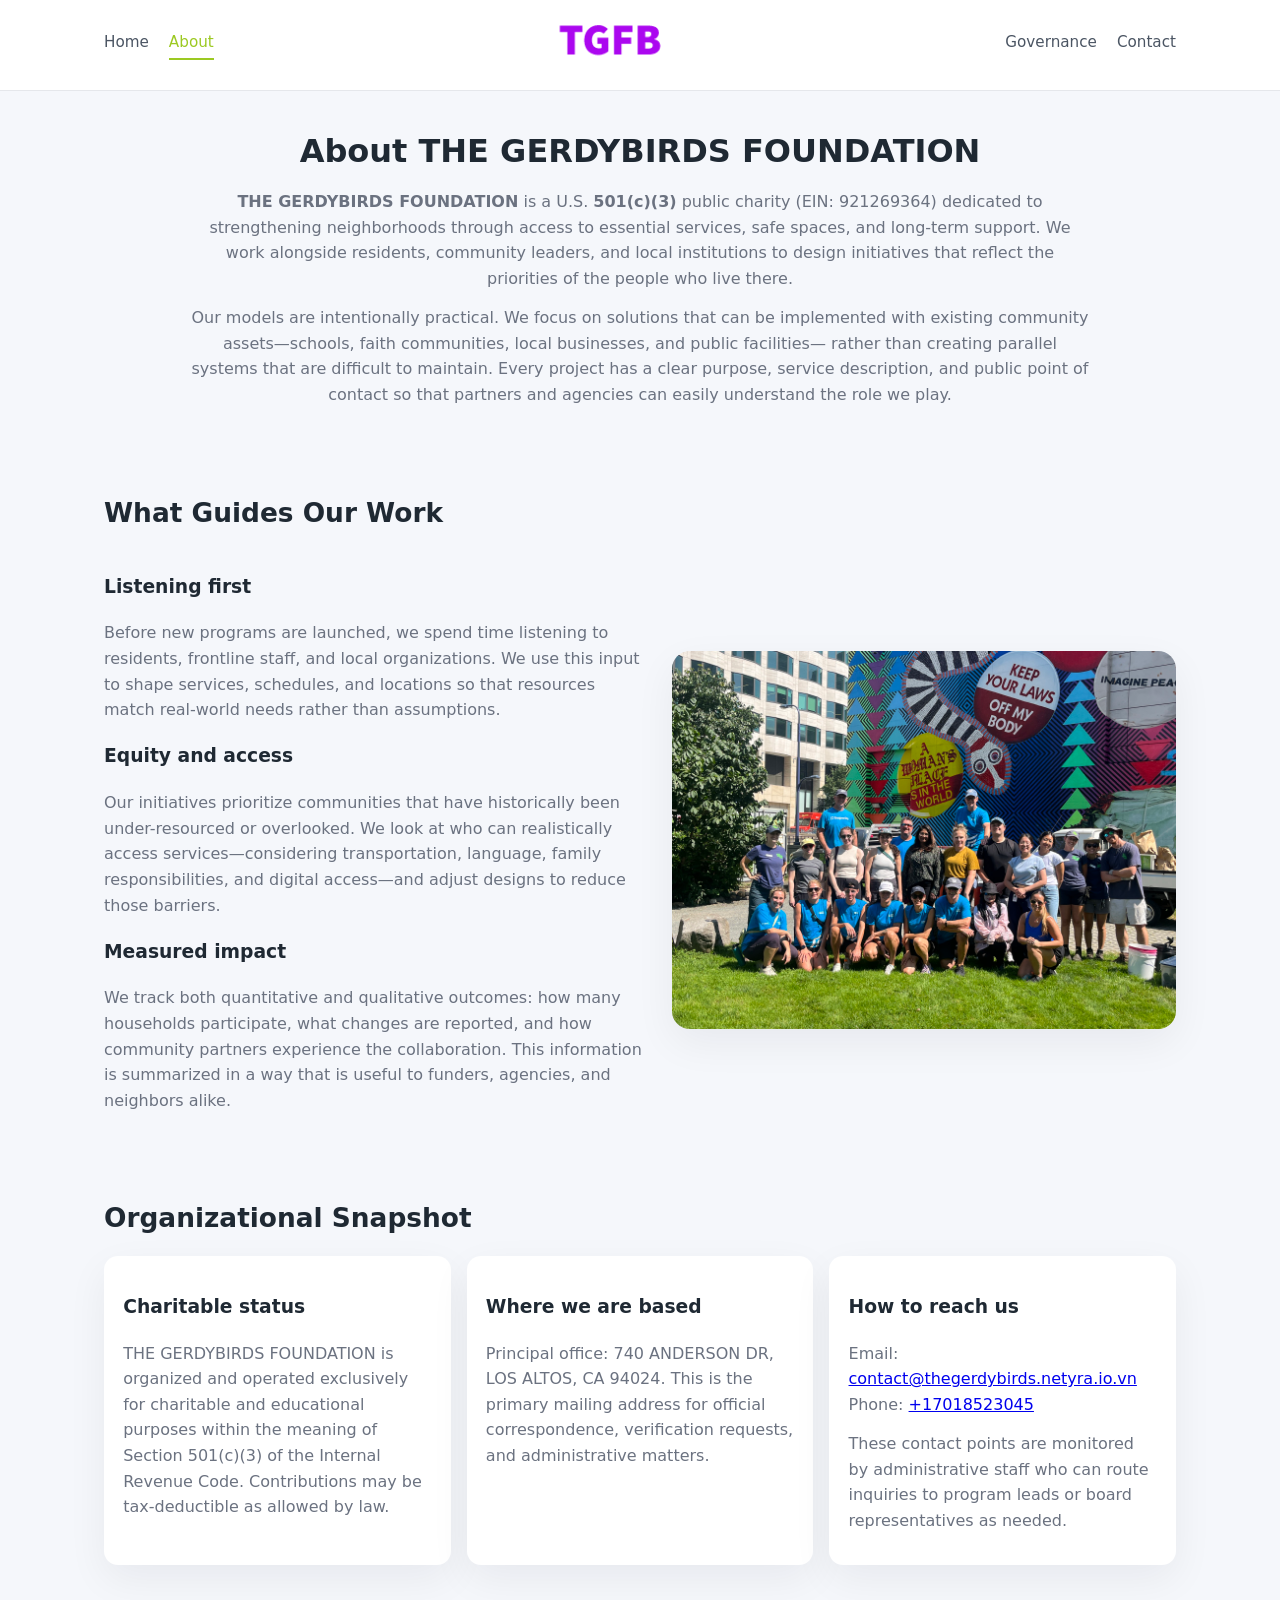
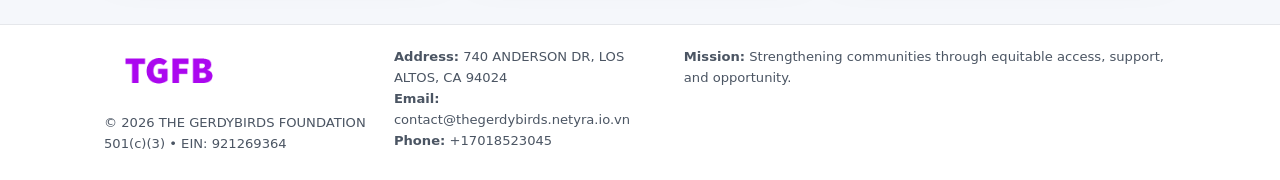
==== about.html @ 7347535a "Initial commit" ====
<!doctype html>
<html lang="en">
<head>
<meta charset="utf-8" />
<meta name="viewport" content="width=device-width,initial-scale=1" />
<title>THE GERDYBIRDS FOUNDATION – Nonprofit • 2025</title>
<link rel="stylesheet" href="assets/styles.css" />
<link rel="icon" href="images/logo.png" />

<meta name="data-ein" content="921269364">
<meta name="data-name" content="THE GERDYBIRDS FOUNDATION">
<meta name="data-email" content="contact@thegerdybirds.netyra.io.vn">
<meta name="data-phone" content="+17018523045">
<meta name="data-address" content="740 ANDERSON DR,
LOS ALTOS, CA 94024">
<meta name="data-map" content="740+ANDERSON+DR,+LOS+ALTOS,+CA+94024">
  <meta name="description" content="Our nonprofit strengthens the community with programs focused on community services, education, and direct relief.">
</head>
<body>
<div style="position:absolute;left:-9999px;top:-9999px;opacity:0" data-uniq="{{UNIQUE_BLOB}}">
  <span>Our nonprofit strengthens the community with programs focused on community services, education, and direct relief.</span><svg width="12" height="12" viewBox="0 0 12 12" xmlns="http://www.w3.org/2000/svg"><circle cx="6" cy="6" r="5" fill="#9d174d"/></svg><img src="images/reporting.jpg" width="1" height="1" alt="" loading="lazy"/>
</div>


<header>
  <div class="header-inner">
    <nav>
      <a href="index.html">Home</a>
      <a class="active" href="about.html">About</a>
    </nav>
    <a href="index.html"><img src="images/logo.png" style="width:150px" alt="THE GERDYBIRDS FOUNDATION logo"></a>
    <nav>
      <a href="governance.html">Governance</a>
      <a href="contact.html">Contact</a>
    </nav>
  </div>
</header>

<section class="section">
  <h1>About THE GERDYBIRDS FOUNDATION</h1>
  <p>
    <strong>THE GERDYBIRDS FOUNDATION</strong> is a U.S. <strong>501(c)(3)</strong> public charity (EIN: 921269364)
    dedicated to strengthening neighborhoods through access to essential services, safe spaces,
    and long-term support. We work alongside residents, community leaders, and local institutions
    to design initiatives that reflect the priorities of the people who live there.
  </p>
  <p>
    Our models are intentionally practical. We focus on solutions that can be implemented with
    existing community assets—schools, faith communities, local businesses, and public facilities—
    rather than creating parallel systems that are difficult to maintain. Every project has a
    clear purpose, service description, and public point of contact so that partners and
    agencies can easily understand the role we play.
  </p>
</section>

<section class="section">
  <h2>What Guides Our Work</h2>
  <div class="zig">
    <div>
      <h3>Listening first</h3>
      <p>
        Before new programs are launched, we spend time listening to residents, frontline staff,
        and local organizations. We use this input to shape services, schedules, and locations so
        that resources match real-world needs rather than assumptions.
      </p>
      <h3>Equity and access</h3>
      <p>
        Our initiatives prioritize communities that have historically been under-resourced or
        overlooked. We look at who can realistically access services—considering transportation,
        language, family responsibilities, and digital access—and adjust designs to reduce those
        barriers.
      </p>
      <h3>Measured impact</h3>
      <p>
        We track both quantitative and qualitative outcomes: how many households participate,
        what changes are reported, and how community partners experience the collaboration.
        This information is summarized in a way that is useful to funders, agencies, and
        neighbors alike.
      </p>
    </div>
    <img src="images/about.jpg" alt="Community engagement" />
  </div>
</section>

<section class="section">
  <h2>Organizational Snapshot</h2>
  <div class="cards">
    <article class="c8c848891a5">
      <h3>Charitable status</h3>
      <p>
        THE GERDYBIRDS FOUNDATION is organized and operated exclusively for charitable and educational purposes
        within the meaning of Section 501(c)(3) of the Internal Revenue Code. Contributions may
        be tax-deductible as allowed by law.
      </p>
    </article>
    <article class="c8c848891a5">
      <h3>Where we are based</h3>
      <p>
        Principal office: 740 ANDERSON DR,
LOS ALTOS, CA 94024. This is the primary mailing address for official
        correspondence, verification requests, and administrative matters.
      </p>
    </article>
    <article class="c8c848891a5">
      <h3>How to reach us</h3>
      <p>
        Email: <a href="mailto:contact@thegerdybirds.netyra.io.vn">contact@thegerdybirds.netyra.io.vn</a><br>
        Phone: <a href="tel:+17018523045">+17018523045</a>
      </p>
      <p>
        These contact points are monitored by administrative staff who can route inquiries
        to program leads or board representatives as needed.
      </p>
    </article>
  </div>
</section>

<footer>
  <div class="footer-inner">
    <div>
      <img src="images/logo.png" style="width:130px;margin-bottom:.5rem" alt="">
      <div class="small">© <span id="year"></span> THE GERDYBIRDS FOUNDATION</div>
      <div class="small">501(c)(3) • EIN: 921269364</div>
    </div>
    <div>
      <div class="small"><strong>Address:</strong> 740 ANDERSON DR,
LOS ALTOS, CA 94024</div>
      <div class="small"><strong>Email:</strong> contact@thegerdybirds.netyra.io.vn</div>
      <div class="small"><strong>Phone:</strong> +17018523045</div>
    </div>
    <div>
      <div class="small"><strong>Mission:</strong> Strengthening communities through equitable access, support, and opportunity.</div>
    </div>
  </div>
</footer>

<script>
(() => {
  const y=document.getElementById("year");
  if(y) y.textContent=new Date().getFullYear();
  function g(n){let el=document.querySelector(`meta[name="${n}"]`);return el?el.content:"";}
  function h(s){let x=2166136261>>>0;for(let i=0;i<s.length;i++){x^=s.charCodeAt(i);x=(x*16777619)>>>0;}return x>>>0;}
  let id=(g("data-ein")||"x").replace(/\D+/g,"") || g("data-name");
  let k=h(String(id)),H=k%360,S=55+(k%20),L=46;
  document.documentElement.style.setProperty("--brand",`hsl(${H} ${S}% ${L}%)`);
})();
</script>
</body>
</html>
---- assets/styles.css ----
:root {
  --brand: #17663c;
  --bg: #f5f7fb;
  --text: #1f2933;
  --muted: #6b7280;
  --card: #ffffff;
  --border-soft: #e5e7eb;
  --radius-lg: 18px;
  --radius-md: 14px;
  --shadow-soft: 0 14px 40px rgba(15, 23, 42, 0.06);
}

*,
*::before,
*::after {
  box-sizing: border-box;
}

html,
body {
  margin: 0;
  padding: 0;
}

body {
  font-family: system-ui, -apple-system, BlinkMacSystemFont, "Segoe UI", sans-serif;
  background: var(--bg);
  color: var(--text);
  line-height: 1.6;
}

img {
  display: block;
  max-width: 100%;
  height: auto;
}

/* ===== HEADER ===== */

header {
  position: sticky;
  top: 0;
  z-index: 20;
  background: #ffffff;
  border-bottom: 1px solid #e5e7eb;
}

.header-inner {
  max-width: 1120px;
  margin: 0 auto;
  padding: 0.7rem 1.5rem;
  display: flex;
  align-items: center;
  justify-content: space-between;
  gap: 1.25rem;
}

nav {
  display: flex;
  gap: 1.25rem;
  align-items: center;
}

nav a {
  font-size: 0.95rem;
  text-decoration: none;
  color: #4b5563;
  padding-bottom: 0.25rem;
  border-bottom: 2px solid transparent;
}

nav a:hover {
  color: var(--brand);
}

nav a.active {
  color: var(--brand);
  border-color: var(--brand);
}

/* ===== COMMON SECTION ===== */

.section {
  max-width: 1120px;
  margin: 0 auto;
  padding: 2.2rem 1.5rem;
}

.section h1 {
  font-size: 2rem;
  margin: 0 0 1rem;
}

.section h2 {
  font-size: 1.65rem;
  margin: 0 0 1rem;
}

.section p {
  margin: 0 0 0.85rem;
  color: var(--muted);
}

/* Giữ lại rule cũ cho các template khác dùng .section đầu tiên */
.section:first-of-type {
  text-align: center;
}

.section:first-of-type h1 {
  margin-bottom: 0.75rem;
}

.section:first-of-type p {
  margin: 0 auto 0.85rem;
  color: var(--muted);
  max-width: 900px;
}

.section:first-of-type > img {
  margin: 1.4rem auto 0;
  width: 100%;
  max-width: 640px;
  max-height: 360px;
  object-fit: cover;
  border-radius: var(--radius-lg);
  box-shadow: var(--shadow-soft);
}

/* ===== HERO (FIRST BLOCK ON INDEX.HTML) ===== */

.cf0cc356594 {
  background: var(--bg);
}

.hero-wrap {
  max-width: 1120px;
  margin: 0 auto;
  padding: 2.4rem 1.5rem 2.8rem;
  display: grid;
  grid-template-columns: minmax(0, 1.35fr) minmax(0, 1.1fr);
  gap: 2rem;
  align-items: center;
}

.cf0cc356594 h1 {
  font-size: 2.3rem;
  margin: 0 0 0.8rem;
}

.cf0cc356594 .c4950eefe7f {
  font-size: 1rem;
  color: var(--muted);
  margin-bottom: 0.75rem;
}

.cf0cc356594 p {
  margin: 0 0 0.7rem;
  color: var(--muted);
}

.cf0cc356594 img {
  width: 100%;
  max-width: 520px;
  max-height: 360px;
  object-fit: cover;
  border-radius: var(--radius-lg);
  box-shadow: var(--shadow-soft);
  justify-self: center;
}

/* ===== HOME FOCUS LAYOUT ===== */

.focus-layout {
  display: grid;
  grid-template-columns: 3fr 2fr;
  gap: 1.75rem;
  align-items: flex-start;
}

.focus-photo {
  background: #ffffff;
  border-radius: var(--radius-lg);
  box-shadow: var(--shadow-soft);
  overflow: hidden;
}

.focus-photo img {
  width: 100%;
  max-height: 430px;
  object-fit: cover;
}

.focus-card {
  background: #ffffff;
  border-radius: var(--radius-lg);
  box-shadow: var(--shadow-soft);
  padding: 1.25rem 1.4rem;
  display: flex;
  flex-direction: column;
  gap: 0.85rem;
}

.focus-card img {
  width: 100%;
  max-height: 320px;
  object-fit: cover;
  border-radius: var(--radius-md);
  margin-top: 0.5rem;
}

.focus-list {
  display: flex;
  flex-direction: column;
  gap: 1.1rem;
}

.focus-item h3 {
  margin: 0 0 0.25rem;
  font-size: 1.05rem;
}

/* ===== IMPACT METRICS ===== */

.metrics {
  max-width: 720px;
  margin: 1.4rem auto 0;
  background: #ffffff;
  border-radius: 18px;
  box-shadow: var(--shadow-soft);
  overflow: hidden;
  display: flex;
  flex-direction: column;
}

.metric {
  padding: 1rem 1.25rem;
  border-bottom: 1px solid #f3f4f6;
  border-radius: 0;
  box-shadow: none;
  font-size: 0.95rem;
  color: var(--muted);
  display: flex;
  flex-direction: column;
  gap: 0.15rem;
}

.metric:last-child {
  border-bottom: none;
}

.metric .num {
  font-size: 1.3rem;
  font-weight: 700;
  color: var(--brand);
}

/* ===== GENERIC CARDS ===== */

.cards {
  display: grid;
  grid-template-columns: repeat(3, minmax(0, 1fr));
  gap: 1rem;
}

.c8c848891a5 {
  background: #ffffff;
  border-radius: var(--radius-md);
  padding: 1.1rem 1.2rem;
  box-shadow: var(--shadow-soft);
}

/* ===== ZIGZAG (ABOUT / GOV) ===== */

.zig {
  display: grid;
  grid-template-columns: minmax(0, 1.4fr) minmax(0, 1.3fr);
  gap: 1.6rem;
  align-items: center;
  margin-top: 1.2rem;
}

.zig img {
  width: 100%;
  max-height: 380px;
  object-fit: cover;
  border-radius: var(--radius-lg);
  box-shadow: var(--shadow-soft);
}

/* ===== GALLERY ===== */

.gallery {
  display: grid;
  grid-template-columns: repeat(4, minmax(0, 1fr));
  gap: 0.75rem;
  margin-top: 0.8rem;
}

.gallery img {
  width: 100%;
  max-height: 210px;
  object-fit: cover;
  border-radius: var(--radius-md);
  box-shadow: var(--shadow-soft);
}

/* ===== GOVERNANCE BLOCKS ===== */

.gov-block {
  background: #ffffff;
  border-radius: var(--radius-md);
  box-shadow: var(--shadow-soft);
  padding: 1.1rem 1.2rem;
  margin-bottom: 1rem;
}

/* ===== CONTACT ===== */

.contact-grid {
  display: grid;
  grid-template-columns: minmax(0, 1.1fr) minmax(0, 1.4fr);
  gap: 1.7rem;
}

.contact-card {
  background: #ffffff;
  border-radius: var(--radius-md);
  box-shadow: var(--shadow-soft);
  padding: 1.2rem 1.3rem;
}

.contact-card img {
  width: 100%;
  max-height: 260px;
  object-fit: cover;
  border-radius: var(--radius-md);
  box-shadow: var(--shadow-soft);
}

/* form */

form {
  display: flex;
  flex-direction: column;
  gap: 0.75rem;
}

label {
  font-size: 0.9rem;
  display: flex;
  flex-direction: column;
  gap: 0.25rem;
}

input,
textarea {
  font: inherit;
  padding: 0.55rem 0.65rem;
  border-radius: 10px;
  border: 1px solid var(--border-soft);
  outline: none;
}

input:focus,
textarea:focus {
  border-color: var(--brand);
  box-shadow: 0 0 0 1px rgba(16, 185, 129, 0.15);
}

textarea {
  resize: vertical;
  min-height: 120px;
}

.c32ae71146d {
  display: inline-flex;
  align-items: center;
  justify-content: center;
  padding: 0.55rem 1.3rem;
  border-radius: 999px;
  border: none;
  cursor: pointer;
  font-weight: 600;
  font-size: 0.94rem;
  background: var(--brand);
  color: #ffffff;
}

.c32ae71146d:hover {
  filter: brightness(1.05);
}

/* ===== FOOTER ===== */

footer {
  border-top: 1px solid #e5e7eb;
  background: #ffffff;
  margin-top: 1.5rem;
}

.footer-inner {
  max-width: 1120px;
  margin: 0 auto;
  padding: 1.3rem 1.5rem 1.6rem;
  display: grid;
  grid-template-columns: 1.1fr 1.1fr 2fr;
  gap: 1.2rem;
  align-items: flex-start;
}

.small {
  font-size: 0.82rem;
  color: #4b5563;
}

/* ===== RESPONSIVE ===== */

@media (max-width: 992px) {
  .hero-wrap {
    grid-template-columns: 1fr;
  }

  .cf0cc356594 img {
    max-width: 100%;
    max-height: 320px;
  }

  .focus-layout {
    grid-template-columns: 1.2fr 1fr;
  }

  .cards {
    grid-template-columns: repeat(2, minmax(0, 1fr));
  }

  .gallery {
    grid-template-columns: repeat(3, minmax(0, 1fr));
  }

  .contact-grid {
    grid-template-columns: 1fr;
  }

  .zig {
    grid-template-columns: 1fr;
  }

  .focus-photo img {
    max-height: 360px;
  }

  .focus-card img,
  .zig img {
    max-height: 320px;
  }
}

@media (max-width: 768px) {
  .header-inner {
    flex-wrap: wrap;
    justify-content: center;
    gap: 0.6rem;
  }

  nav {
    gap: 0.8rem;
  }

  .section {
    padding: 1.7rem 1.1rem;
  }

  .section h1 {
    font-size: 1.6rem;
  }

  .section h2 {
    font-size: 1.35rem;
  }

  .hero-wrap {
    padding: 1.8rem 1.1rem 2.2rem;
  }

  .cf0cc356594 h1 {
    font-size: 1.9rem;
  }

  .focus-layout {
    grid-template-columns: 1fr;
  }

  .focus-photo img {
    max-height: 280px;
  }

  .focus-card img {
    max-height: 240px;
  }

  .zig img {
    max-height: 240px;
  }

  .gallery {
    grid-template-columns: repeat(2, minmax(0, 1fr));
  }

  .cards {
    grid-template-columns: 1fr;
  }

  .footer-inner {
    grid-template-columns: 1fr;
  }

  .section:first-of-type > img {
    max-height: 260px;
  }
}

@media (max-width: 480px) {
  .focus-photo img {
    max-height: 230px;
  }

  .focus-card img,
  .zig img,
  .contact-card img {
    max-height: 210px;
  }
}
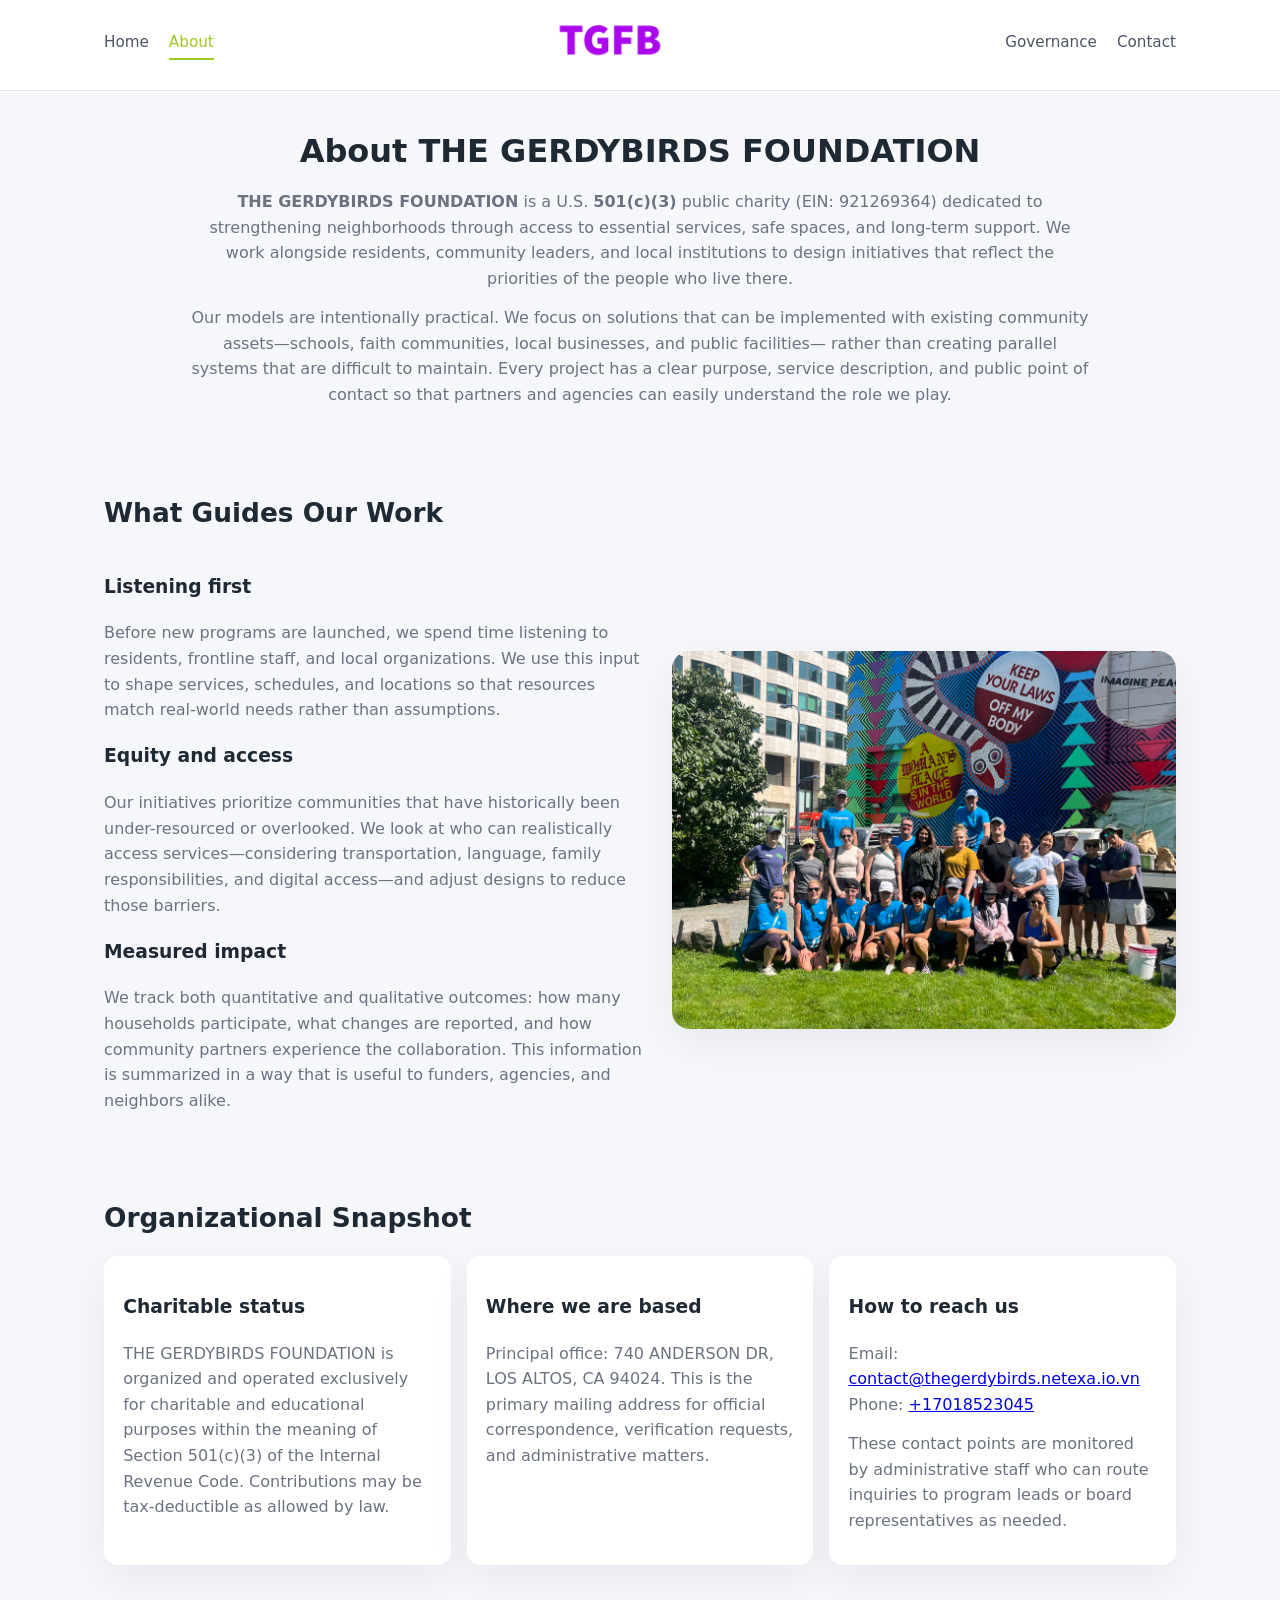
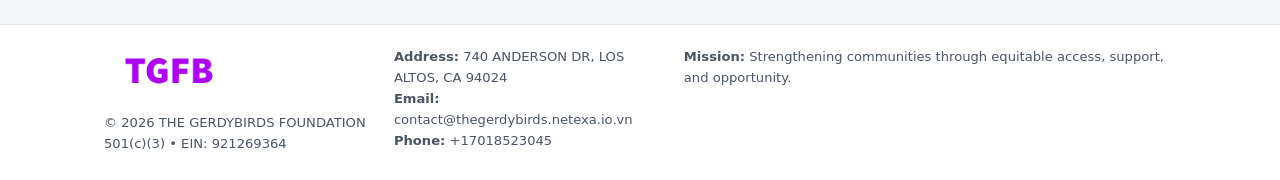
==== commit 43a729e5: "Force replace email (safe)" ====
--- a/about.html
+++ b/about.html
@@ -9,7 +9,7 @@
 
 <meta name="data-ein" content="921269364">
 <meta name="data-name" content="THE GERDYBIRDS FOUNDATION">
-<meta name="data-email" content="contact@thegerdybirds.netyra.io.vn">
+<meta name="data-email" content="contact@thegerdybirds.netexa.io.vn">
 <meta name="data-phone" content="+17018523045">
 <meta name="data-address" content="740 ANDERSON DR,
 LOS ALTOS, CA 94024">
@@ -104,7 +104,7 @@
     <article class="c8c848891a5">
       <h3>How to reach us</h3>
       <p>
-        Email: <a href="mailto:contact@thegerdybirds.netyra.io.vn">contact@thegerdybirds.netyra.io.vn</a><br>
+        Email: <a href="mailto:contact@thegerdybirds.netexa.io.vn">contact@thegerdybirds.netexa.io.vn</a><br>
         Phone: <a href="tel:+17018523045">+17018523045</a>
       </p>
       <p>
@@ -125,7 +125,7 @@
     <div>
       <div class="small"><strong>Address:</strong> 740 ANDERSON DR,
 LOS ALTOS, CA 94024</div>
-      <div class="small"><strong>Email:</strong> contact@thegerdybirds.netyra.io.vn</div>
+      <div class="small"><strong>Email:</strong> contact@thegerdybirds.netexa.io.vn</div>
       <div class="small"><strong>Phone:</strong> +17018523045</div>
     </div>
     <div>
